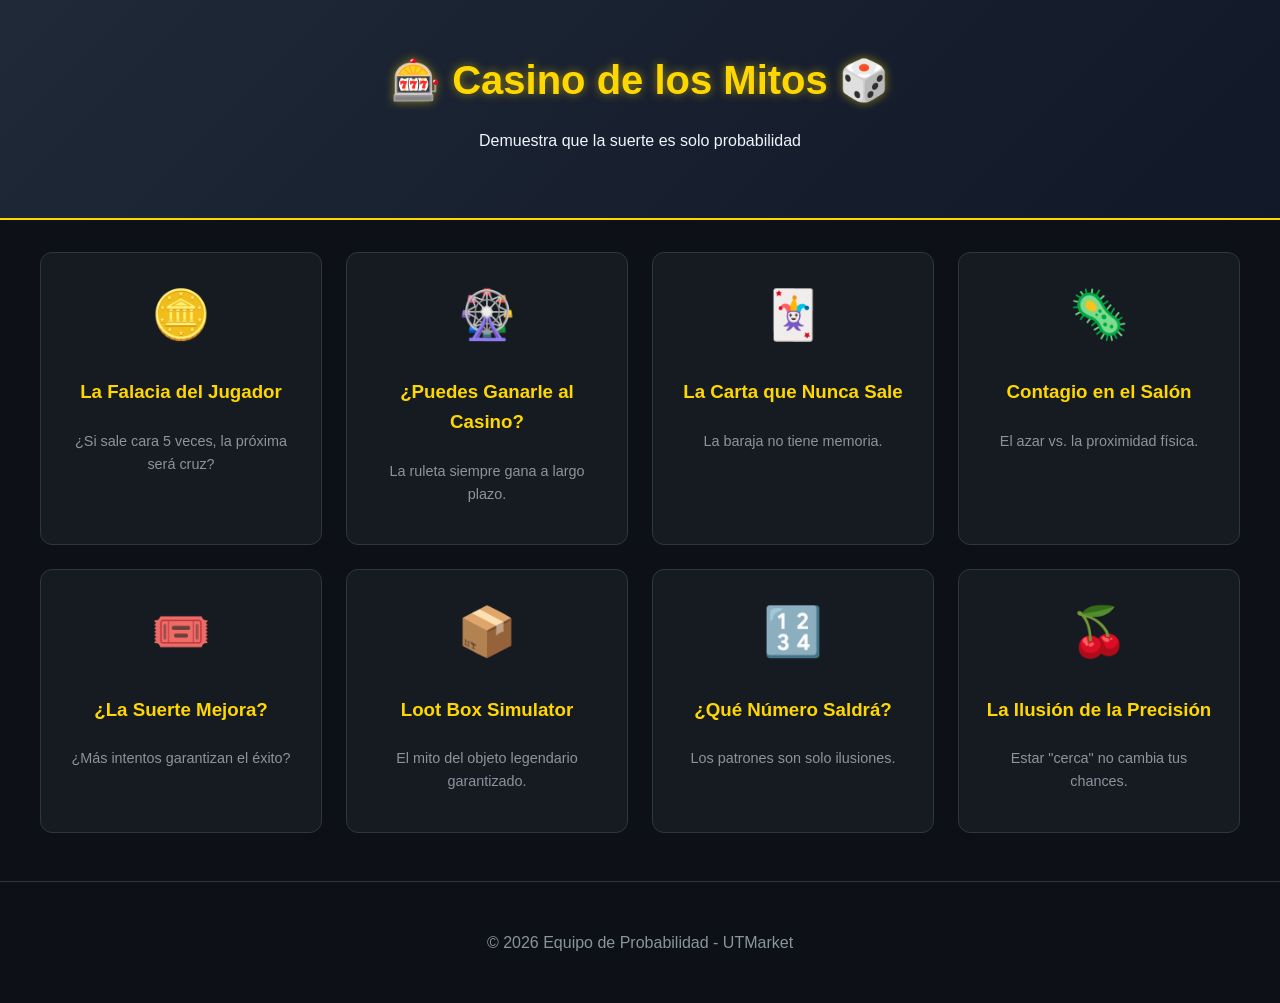
==== index.html @ 50497f72 "Initial commit" ====
<!DOCTYPE html>
<html lang="es">
<head>
    <meta charset="UTF-8">
    <meta name="viewport" content="width=device-width, initial-scale=1.0">
    <title>Mitos de la Probabilidad - Casino Matemático</title>
    <link rel="stylesheet" href="css/style.css">
</head>
<body>
    <header>
        <h1>🎰 Casino de los Mitos 🎲</h1>
        <p>Demuestra que la suerte es solo probabilidad</p>
    </header>

    <main class="menu-container">
        <div class="game-grid">
            <a href="games/gamblers-fallacy.html" class="game-card">
                <div class="game-icon">🪙</div>
                <h3>La Falacia del Jugador</h3>
                <p>¿Si sale cara 5 veces, la próxima será cruz?</p>
            </a>
            <a href="games/casino-roulette.html" class="game-card">
                <div class="game-icon">🎡</div>
                <h3>¿Puedes Ganarle al Casino?</h3>
                <p>La ruleta siempre gana a largo plazo.</p>
            </a>
            <a href="games/missing-card.html" class="game-card">
                <div class="game-icon">🃏</div>
                <h3>La Carta que Nunca Sale</h3>
                <p>La baraja no tiene memoria.</p>
            </a>
            <a href="games/contagion.html" class="game-card">
                <div class="game-icon">🦠</div>
                <h3>Contagio en el Salón</h3>
                <p>El azar vs. la proximidad física.</p>
            </a>
            <a href="games/luck-attempts.html" class="game-card">
                <div class="game-icon">🎟️</div>
                <h3>¿La Suerte Mejora?</h3>
                <p>¿Más intentos garantizan el éxito?</p>
            </a>
            <a href="games/loot-box.html" class="game-card">
                <div class="game-icon">📦</div>
                <h3>Loot Box Simulator</h3>
                <p>El mito del objeto legendario garantizado.</p>
            </a>
            <a href="games/number-patterns.html" class="game-card">
                <div class="game-icon">🔢</div>
                <h3>¿Qué Número Saldrá?</h3>
                <p>Los patrones son solo ilusiones.</p>
            </a>
            <a href="games/near-miss.html" class="game-card">
                <div class="game-icon">🍒</div>
                <h3>La Ilusión de la Precisión</h3>
                <p>Estar "cerca" no cambia tus chances.</p>
            </a>
        </div>
    </main>

    <footer>
        <p>&copy; 2026 Equipo de Probabilidad - UTMarket</p>
    </footer>
</body>
</html>
---- css/style.css ----
:root {
    --bg-color: #0d1117;
    --card-bg: #161b22;
    --gold: #ffd700;
    --green: #00ff41;
    --red: #ff4c4c;
    --text-color: #f0f6fc;
}

body {
    background-color: var(--bg-color);
    color: var(--text-color);
    font-family: 'Segoe UI', Tahoma, Geneva, Verdana, sans-serif;
    margin: 0;
    padding: 0;
    line-height: 1.6;
}

header {
    text-align: center;
    padding: 3rem 1rem;
    background: linear-gradient(135deg, #1f2937, #111827);
    border-bottom: 2px solid var(--gold);
}

header h1 {
    font-size: 2.5rem;
    color: var(--gold);
    text-shadow: 0 0 10px rgba(255, 215, 0, 0.5);
    margin: 0;
}

.menu-container {
    max-width: 1200px;
    margin: 2rem auto;
    padding: 0 1rem;
}

.game-grid {
    display: grid;
    grid-template-columns: repeat(auto-fit, minmax(250px, 1fr));
    gap: 1.5rem;
}

.game-card {
    background-color: var(--card-bg);
    border: 1px solid #30363d;
    border-radius: 12px;
    padding: 1.5rem;
    text-decoration: none;
    color: inherit;
    transition: transform 0.3s ease, border-color 0.3s ease, box-shadow 0.3s ease;
    display: flex;
    flex-direction: column;
    align-items: center;
    text-align: center;
}

.game-card:hover {
    transform: translateY(-5px);
    border-color: var(--gold);
    box-shadow: 0 0 15px rgba(255, 215, 0, 0.3);
}

.game-icon {
    font-size: 3rem;
    margin-bottom: 1rem;
}

.game-card h3 {
    margin: 0.5rem 0;
    color: var(--gold);
}

.game-card p {
    font-size: 0.9rem;
    color: #8b949e;
}

footer {
    text-align: center;
    padding: 2rem;
    margin-top: 3rem;
    border-top: 1px solid #30363d;
    color: #8b949e;
}

/* Common Game styles */
.game-container {
    max-width: 800px;
    margin: 2rem auto;
    padding: 2rem;
    background-color: var(--card-bg);
    border-radius: 12px;
    border: 2px solid var(--gold);
}

.btn {
    background-color: var(--gold);
    color: #000;
    border: none;
    padding: 0.8rem 1.5rem;
    font-weight: bold;
    border-radius: 8px;
    cursor: pointer;
    transition: background 0.2s;
    font-size: 1rem;
}

.btn:hover {
    background-color: #e6c200;
}

.btn:disabled {
    background-color: #4b4b4b;
    cursor: not-allowed;
}

.stats-grid {
    display: grid;
    grid-template-columns: repeat(auto-fit, minmax(150px, 1fr));
    gap: 1rem;
    margin: 1.5rem 0;
}

.stat-item {
    background: #0d1117;
    padding: 1rem;
    border-radius: 8px;
    text-align: center;
}

.stat-value {
    display: block;
    font-size: 1.5rem;
    font-weight: bold;
    color: var(--gold);
}

.explanation {
    margin-top: 2rem;
    padding: 1rem;
    background: rgba(255, 215, 0, 0.1);
    border-left: 4px solid var(--gold);
    border-radius: 4px;
}

.back-link {
    display: inline-block;
    margin-bottom: 1rem;
    color: var(--gold);
    text-decoration: none;
}

.back-link:hover {
    text-decoration: underline;
}

.visual-area {
    min-height: 200px;
    display: flex;
    justify-content: center;
    align-items: center;
    background: #000;
    border-radius: 8px;
    margin-bottom: 1.5rem;
    position: relative;
    overflow: hidden;
}
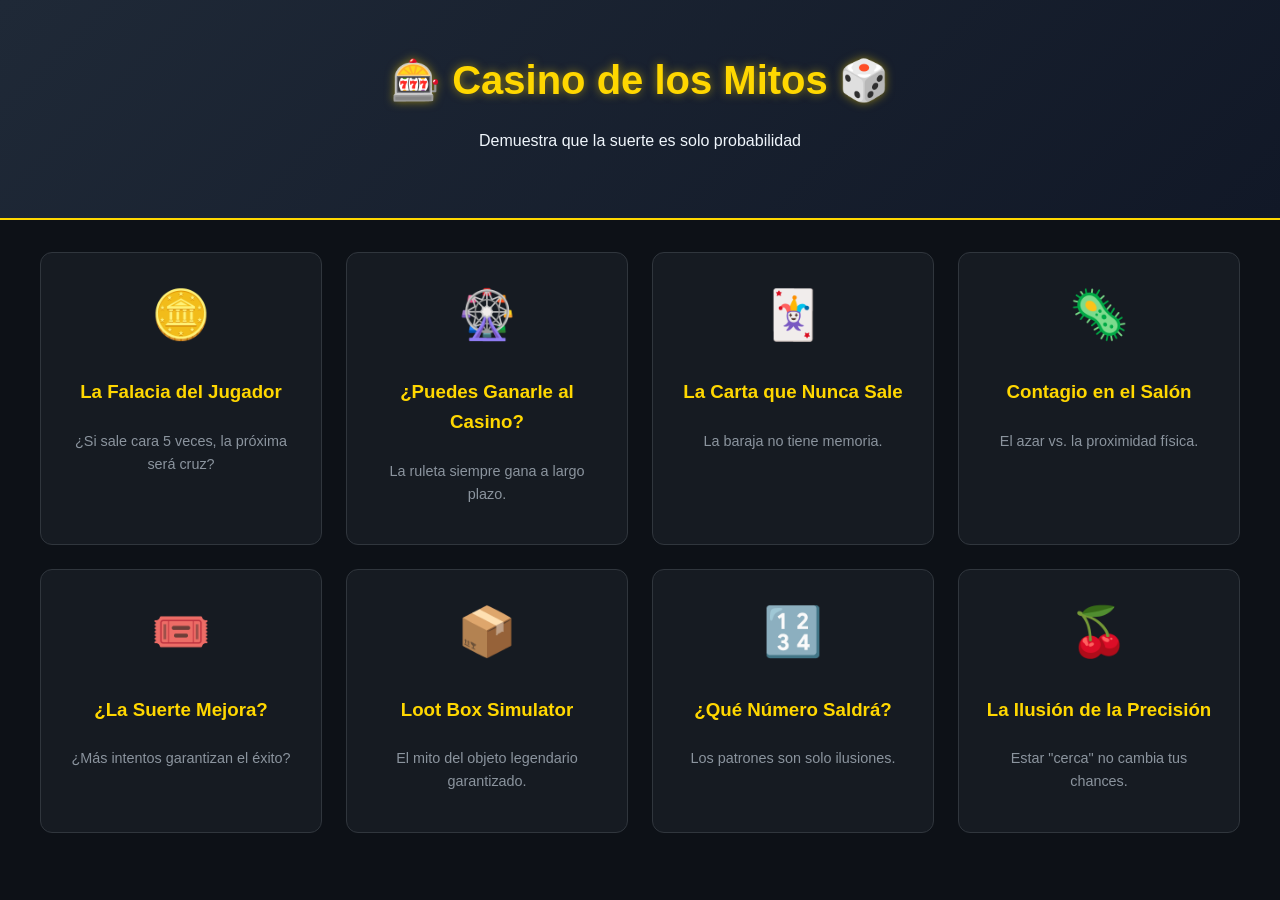
==== commit 1fd45bf2: "feacture/HP/16-04-2026/save" ====
--- a/index.html
+++ b/index.html
@@ -57,8 +57,5 @@
         </div>
     </main>
 
-    <footer>
-        <p>&copy; 2026 Equipo de Probabilidad - UTMarket</p>
-    </footer>
 </body>
 </html>
